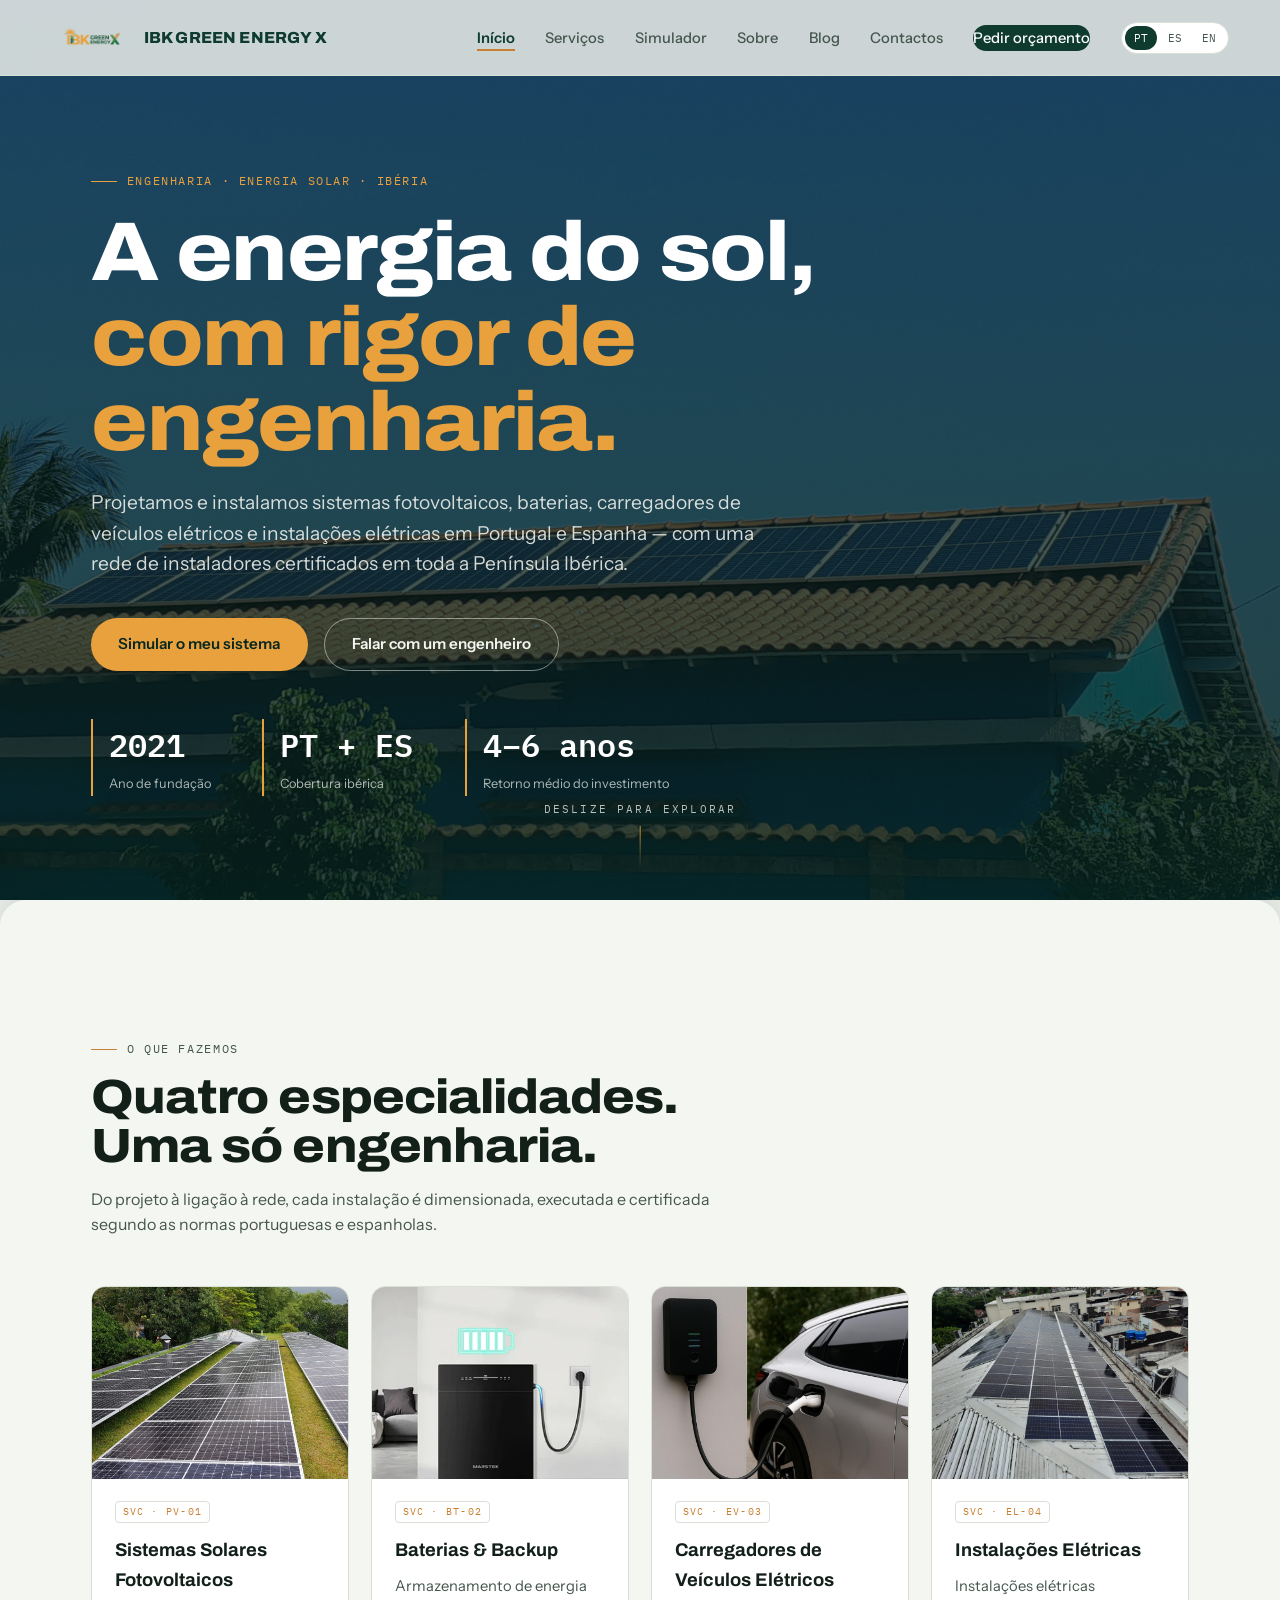
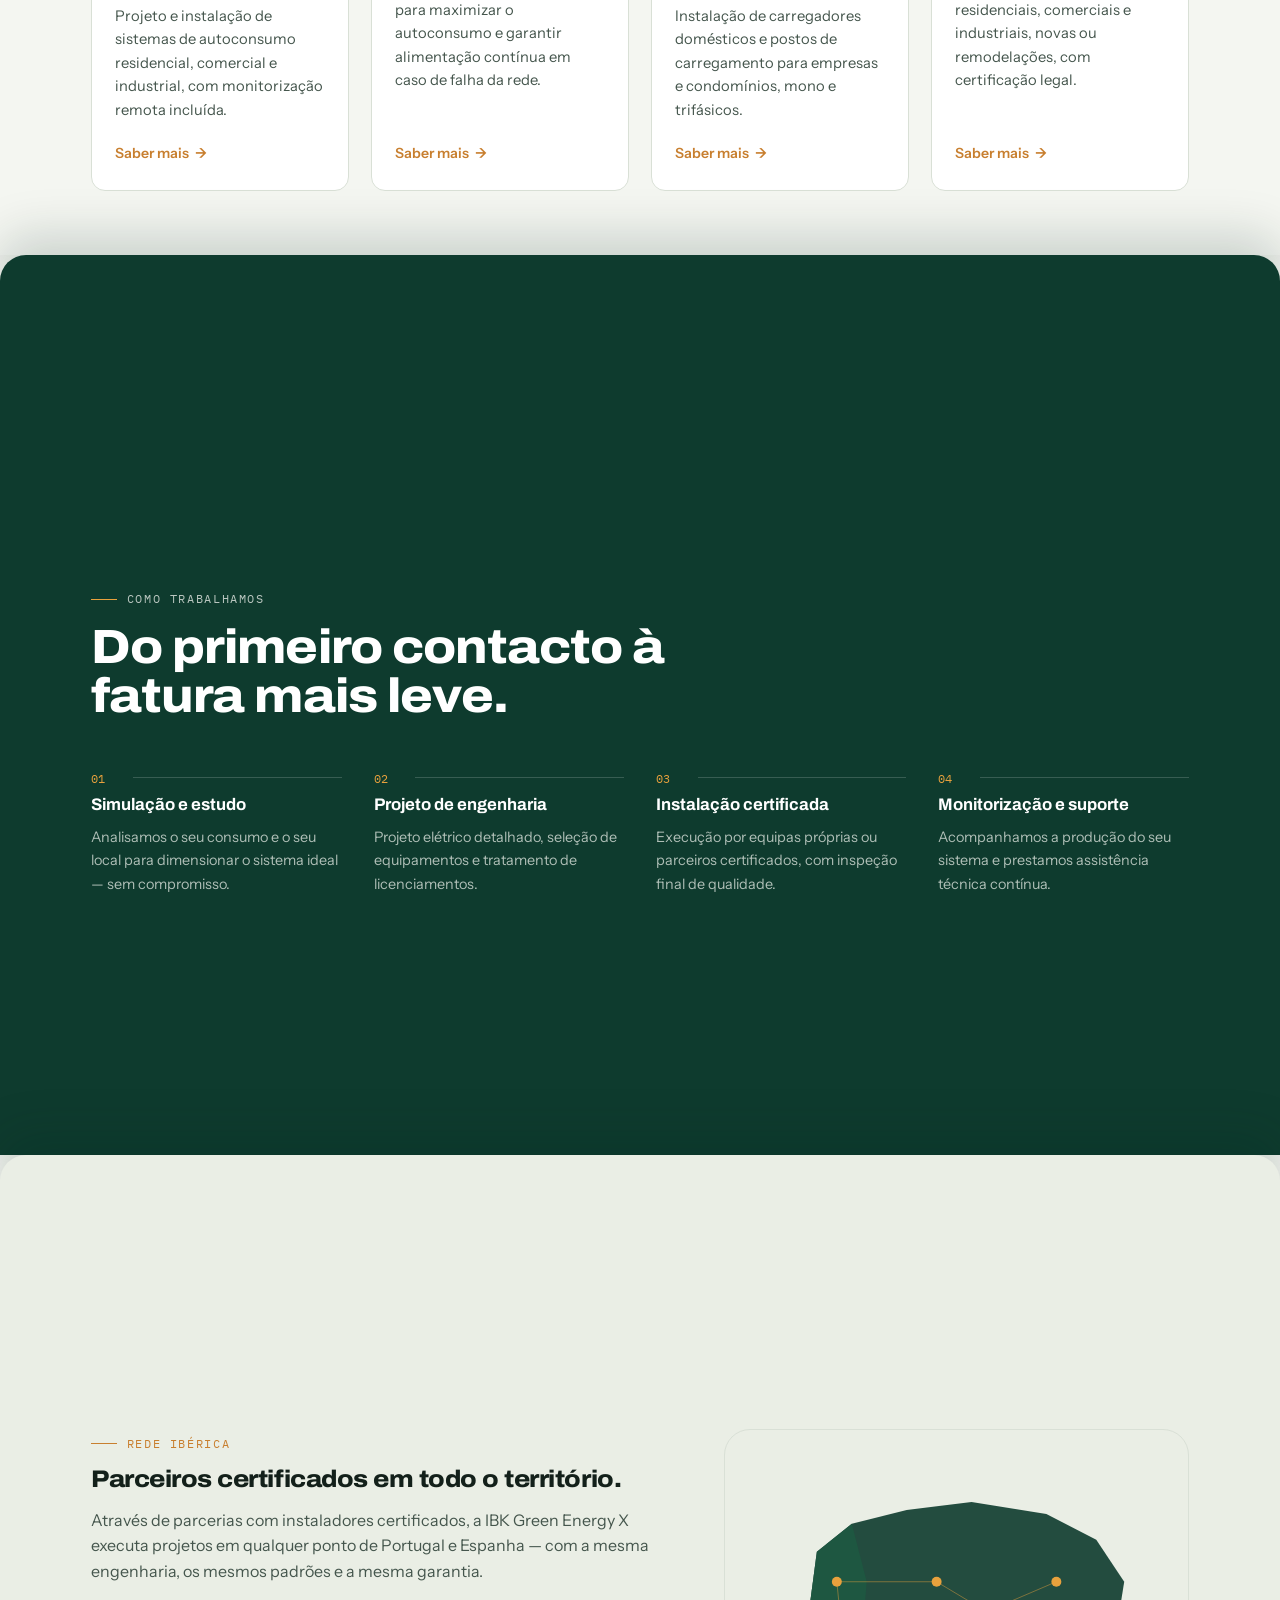
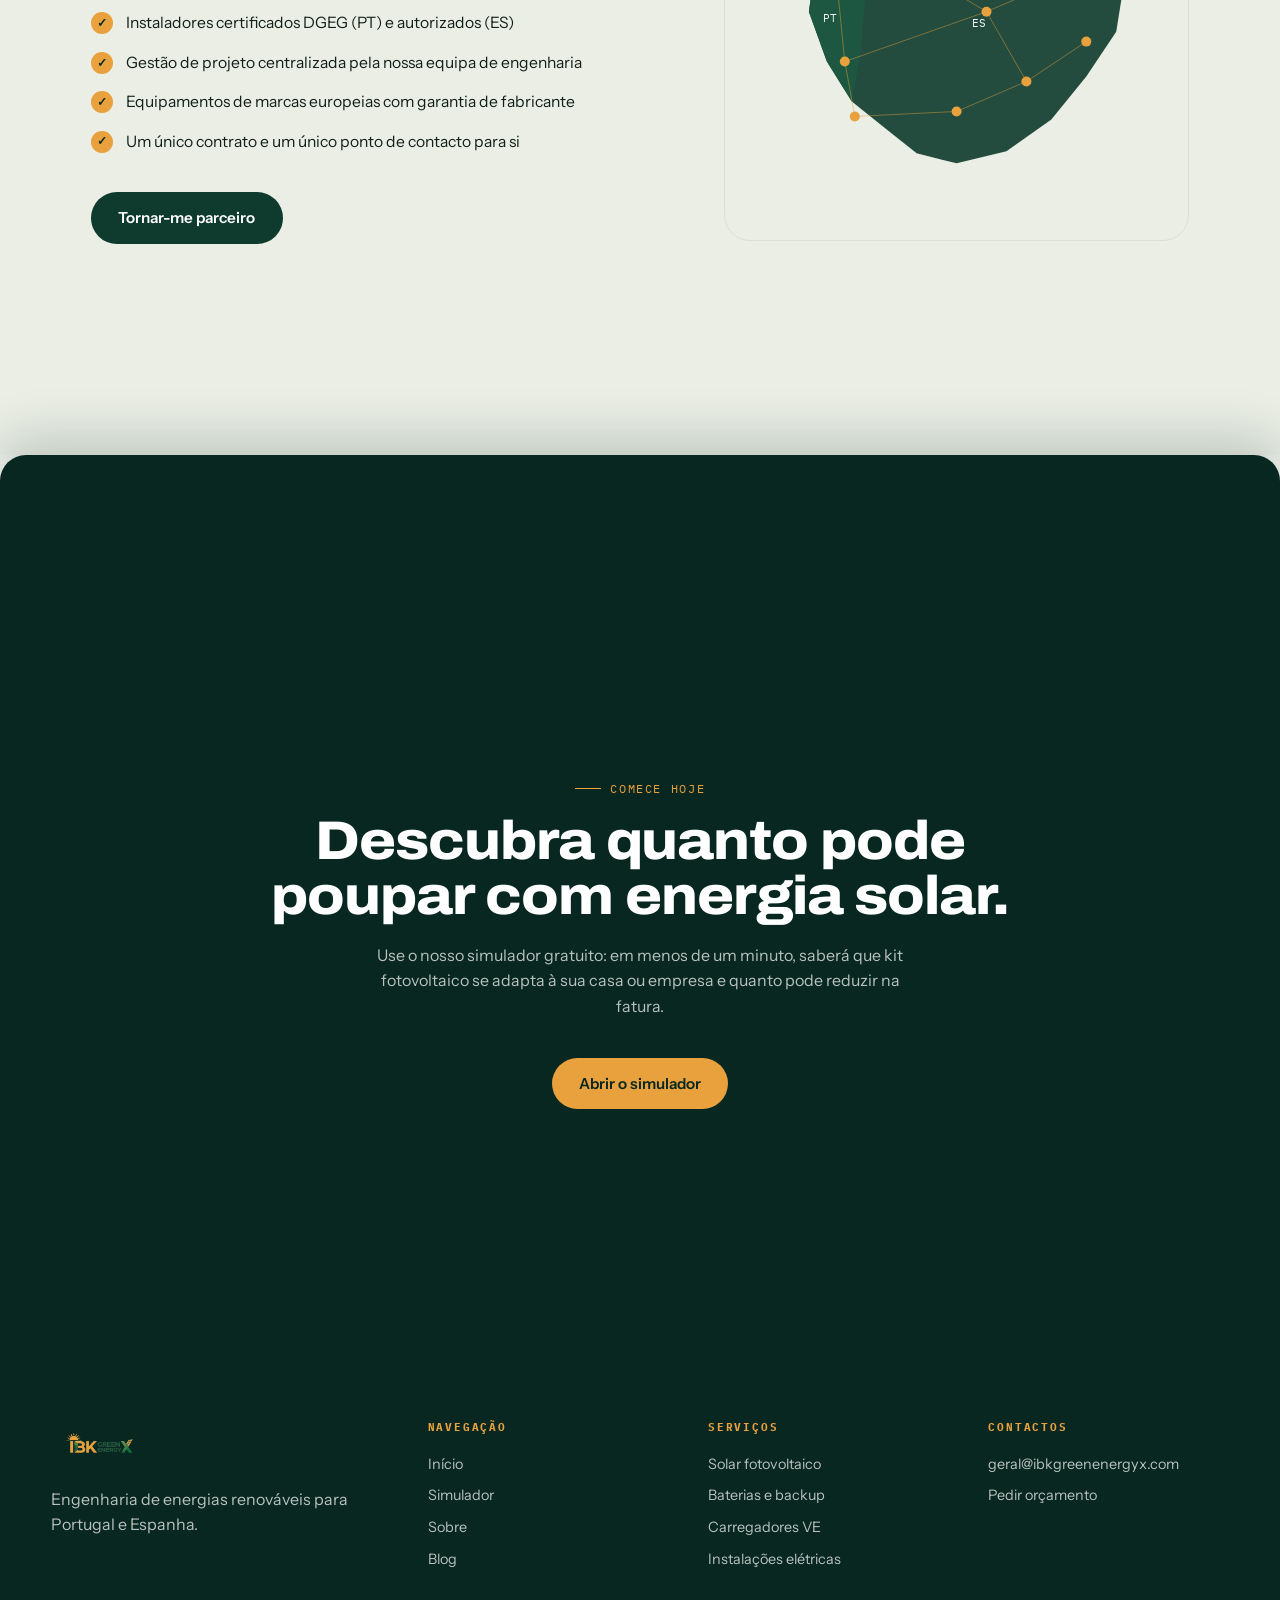
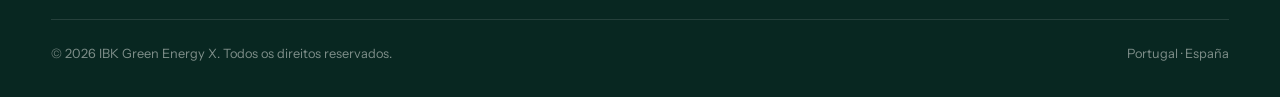
==== index.html @ 199de395 "fix: mover site para raiz do repositorio" ====
<!DOCTYPE html>
<html lang="pt-PT">
<head>
  <meta charset="UTF-8" />
  <meta name="viewport" content="width=device-width, initial-scale=1.0" />
  <title>IBK Green Energy X — Energia Solar e Instalações Elétricas | Portugal e Espanha</title>
  <meta name="description" content="Projeto e instalação de sistemas solares fotovoltaicos, baterias, carregadores de veículos elétricos e instalações elétricas em Portugal e Espanha. Simule o seu kit em 1 minuto." />
  <link rel="icon" href="assets/img/Logo.png" />
  <link rel="preconnect" href="https://fonts.googleapis.com" />
  <link rel="preconnect" href="https://fonts.gstatic.com" crossorigin />
  <link href="https://fonts.googleapis.com/css2?family=Archivo:wdth,wght@75..125,400..900&family=Instrument+Sans:wght@400;500;600&family=IBM+Plex+Mono:wght@400;600&display=swap" rel="stylesheet" />
  <link rel="stylesheet" href="css/style.css" />
</head>
<body>

  <!-- ===================== NAV ===================== -->
  <nav class="nav">
    <a class="nav-brand" href="index.html">
      <img data-img="assets/img/Logo" alt="IBK Green Energy X" />
      <span>IBK GREEN ENERGY X</span>
    </a>
    <ul class="nav-links">
      <li><a href="index.html" class="active" data-i18n="nav.home">Início</a></li>
      <li><a href="servicos.html" data-i18n="nav.services">Serviços</a></li>
      <li><a href="simulador.html" data-i18n="nav.simulator">Simulador</a></li>
      <li><a href="sobre.html" data-i18n="nav.about">Sobre</a></li>
      <li><a href="blog.html" data-i18n="nav.blog">Blog</a></li>
      <li><a href="contactos.html" data-i18n="nav.contact">Contactos</a></li>
      <li><a href="contactos.html" class="nav-cta" data-i18n="nav.cta">Pedir orçamento</a></li>
      <li>
        <div class="lang-switch">
          <button data-lang="pt">PT</button>
          <button data-lang="es">ES</button>
          <button data-lang="en">EN</button>
        </div>
      </li>
    </ul>
    <button class="nav-burger" aria-label="Menu"><span></span><span></span><span></span></button>
  </nav>

  <!-- ===================== PAINÉIS EMPILHADOS ===================== -->
  <main class="stack">

    <!-- PAINEL 1 — HERO -->
    <section class="panel hero">
      <div class="hero-media">
        <img data-img="assets/img/FOTO1" alt="Instalação solar fotovoltaica IBK Green Energy X" />
      </div>
      <div class="panel-inner">
        <p class="tag-mono on-dark" data-i18n="home.tag">Engenharia · Energia Solar · Ibéria</p>
        <h1 class="display" style="margin-top:1.2rem">
          <span data-i18n="home.h1a">A energia do sol,</span><br />
          <em data-i18n="home.h1b">com rigor de engenharia.</em>
        </h1>
        <p class="lead" data-i18n="home.lead">Projetamos e instalamos sistemas fotovoltaicos, baterias, carregadores de veículos elétricos e instalações elétricas em Portugal e Espanha — com uma rede de instaladores certificados em toda a Península Ibérica.</p>
        <div class="btn-row">
          <a class="btn btn-amber" href="simulador.html" data-i18n="home.cta1">Simular o meu sistema</a>
          <a class="btn btn-outline" href="contactos.html" data-i18n="home.cta2">Falar com um engenheiro</a>
        </div>
        <div class="hero-metrics">
          <div class="metric"><b data-i18n="home.m1v">2021</b><span data-i18n="home.m1l">Ano de fundação</span></div>
          <div class="metric"><b data-i18n="home.m2v">PT + ES</b><span data-i18n="home.m2l">Cobertura ibérica</span></div>
          <div class="metric"><b data-i18n="home.m3v">4–6 anos</b><span data-i18n="home.m3l">Retorno médio do investimento</span></div>
        </div>
      </div>
      <div class="hero-scroll-hint"><span data-i18n="home.scroll">Deslize para explorar</span></div>
    </section>

    <!-- PAINEL 2 — SERVIÇOS -->
    <section class="panel bg-paper">
      <div class="panel-inner">
        <div class="section-head">
          <p class="tag-mono" data-i18n="home.svc.tag">O que fazemos</p>
          <h2 class="display" data-i18n="home.svc.h2">Quatro especialidades. Uma só engenharia.</h2>
          <p data-i18n="home.svc.p">Do projeto à ligação à rede, cada instalação é dimensionada, executada e certificada segundo as normas portuguesas e espanholas.</p>
        </div>
        <div class="services-grid">
          <a class="service-card reveal" href="servicos.html#solar">
            <figure><img data-img="assets/img/FOTO7" alt="Sistemas solares fotovoltaicos" /></figure>
            <div class="body">
              <span class="svc-code">SVC · PV-01</span>
              <h3 data-i18n="svc.solar.h">Sistemas Solares Fotovoltaicos</h3>
              <p data-i18n="svc.solar.p">Projeto e instalação de sistemas de autoconsumo residencial, comercial e industrial, com monitorização remota incluída.</p>
              <span class="link" data-i18n="svc.link">Saber mais</span>
            </div>
          </a>
          <a class="service-card reveal reveal-d1" href="servicos.html#baterias">
            <figure><img data-img="assets/img/bateria" alt="Baterias e backup" /></figure>
            <div class="body">
              <span class="svc-code">SVC · BT-02</span>
              <h3 data-i18n="svc.batt.h">Baterias &amp; Backup</h3>
              <p data-i18n="svc.batt.p">Armazenamento de energia para maximizar o autoconsumo e garantir alimentação contínua em caso de falha da rede.</p>
              <span class="link" data-i18n="svc.link">Saber mais</span>
            </div>
          </a>
          <a class="service-card reveal reveal-d2" href="servicos.html#carregadores">
            <figure><img data-img="assets/img/carregador" alt="Carregadores de veículos elétricos" /></figure>
            <div class="body">
              <span class="svc-code">SVC · EV-03</span>
              <h3 data-i18n="svc.ev.h">Carregadores de Veículos Elétricos</h3>
              <p data-i18n="svc.ev.p">Instalação de carregadores domésticos e postos de carregamento para empresas e condomínios, mono e trifásicos.</p>
              <span class="link" data-i18n="svc.link">Saber mais</span>
            </div>
          </a>
          <a class="service-card reveal reveal-d3" href="servicos.html#eletricas">
            <figure><img data-img="assets/img/FOTO5" alt="Instalações elétricas" /></figure>
            <div class="body">
              <span class="svc-code">SVC · EL-04</span>
              <h3 data-i18n="svc.elec.h">Instalações Elétricas</h3>
              <p data-i18n="svc.elec.p">Instalações elétricas residenciais, comerciais e industriais, novas ou remodelações, com certificação legal.</p>
              <span class="link" data-i18n="svc.link">Saber mais</span>
            </div>
          </a>
        </div>
      </div>
    </section>

    <!-- PAINEL 3 — PROCESSO -->
    <section class="panel bg-pine">
      <div class="panel-inner">
        <div class="section-head">
          <p class="tag-mono on-dark" data-i18n="home.proc.tag">Como trabalhamos</p>
          <h2 class="display" style="color:var(--white)" data-i18n="home.proc.h2">Do primeiro contacto à fatura mais leve.</h2>
        </div>
        <div class="steps">
          <div class="step reveal">
            <h4 data-i18n="home.proc.s1h">Simulação e estudo</h4>
            <p data-i18n="home.proc.s1p">Analisamos o seu consumo e o seu local para dimensionar o sistema ideal — sem compromisso.</p>
          </div>
          <div class="step reveal reveal-d1">
            <h4 data-i18n="home.proc.s2h">Projeto de engenharia</h4>
            <p data-i18n="home.proc.s2p">Projeto elétrico detalhado, seleção de equipamentos e tratamento de licenciamentos.</p>
          </div>
          <div class="step reveal reveal-d2">
            <h4 data-i18n="home.proc.s3h">Instalação certificada</h4>
            <p data-i18n="home.proc.s3p">Execução por equipas próprias ou parceiros certificados, com inspeção final de qualidade.</p>
          </div>
          <div class="step reveal reveal-d3">
            <h4 data-i18n="home.proc.s4h">Monitorização e suporte</h4>
            <p data-i18n="home.proc.s4p">Acompanhamos a produção do seu sistema e prestamos assistência técnica contínua.</p>
          </div>
        </div>
      </div>
    </section>

    <!-- PAINEL 4 — REDE IBÉRICA -->
    <section class="panel bg-paper-2">
      <div class="panel-inner">
        <div class="iberia-grid">
          <div>
            <p class="tag-mono" data-i18n="home.ib.tag">Rede ibérica</p>
            <h2 class="display" style="margin-top:0.9rem" data-i18n="home.ib.h2">Parceiros certificados em todo o território.</h2>
            <p style="margin-top:1rem;color:var(--ink-soft)" data-i18n="home.ib.p">Através de parcerias com instaladores certificados, a IBK Green Energy X executa projetos em qualquer ponto de Portugal e Espanha — com a mesma engenharia, os mesmos padrões e a mesma garantia.</p>
            <ul class="check-list">
              <li data-i18n="home.ib.l1">Instaladores certificados DGEG (PT) e autorizados (ES)</li>
              <li data-i18n="home.ib.l2">Gestão de projeto centralizada pela nossa equipa de engenharia</li>
              <li data-i18n="home.ib.l3">Equipamentos de marcas europeias com garantia de fabricante</li>
              <li data-i18n="home.ib.l4">Um único contrato e um único ponto de contacto para si</li>
            </ul>
            <div class="btn-row">
              <a class="btn btn-pine" href="contactos.html" data-i18n="home.ib.cta">Tornar-me parceiro</a>
            </div>
          </div>
          <div class="iberia-map reveal">
            <!-- Silhueta estilizada da Península Ibérica com pontos de rede -->
            <svg viewBox="0 0 400 340" fill="none" xmlns="http://www.w3.org/2000/svg" aria-label="Mapa da Península Ibérica">
              <path d="M60 90 L95 62 L150 48 L215 40 L290 52 L340 78 L368 120 L360 170 L330 215 L295 258 L250 290 L200 302 L160 292 L130 268 L95 240 L70 200 L52 150 Z"
                    fill="#0e3b2e" opacity="0.9"/>
              <path d="M60 90 L95 62 L110 120 L104 190 L95 240 L70 200 L52 150 Z" fill="#1e5741"/>
              <g font-family="IBM Plex Mono, monospace" font-size="11" fill="#f4f6f1">
                <text x="66" y="160">PT</text>
                <text x="215" y="165">ES</text>
              </g>
              <!-- nós da rede -->
              <g fill="#e8a13d">
                <circle cx="80" cy="120" r="5"/><circle cx="88" cy="200" r="5"/>
                <circle cx="98" cy="255" r="5"/><circle cx="180" cy="120" r="5"/>
                <circle cx="230" cy="150" r="5"/><circle cx="300" cy="120" r="5"/>
                <circle cx="270" cy="220" r="5"/><circle cx="200" cy="250" r="5"/>
                <circle cx="330" cy="180" r="5"/>
              </g>
              <g stroke="#e8a13d" stroke-width="1" opacity="0.45">
                <line x1="80" y1="120" x2="180" y2="120"/><line x1="180" y1="120" x2="230" y2="150"/>
                <line x1="230" y1="150" x2="300" y2="120"/><line x1="88" y1="200" x2="230" y2="150"/>
                <line x1="98" y1="255" x2="200" y2="250"/><line x1="200" y1="250" x2="270" y2="220"/>
                <line x1="270" y1="220" x2="330" y2="180"/><line x1="88" y1="200" x2="98" y2="255"/>
                <line x1="80" y1="120" x2="88" y2="200"/><line x1="230" y1="150" x2="270" y2="220"/>
              </g>
            </svg>
          </div>
        </div>
      </div>
    </section>

    <!-- PAINEL 5 — CTA FINAL -->
    <section class="panel bg-pine-deep">
      <div class="panel-inner cta-final">
        <p class="tag-mono on-dark" style="justify-content:center" data-i18n="home.final.tag">Comece hoje</p>
        <h2 class="display" data-i18n="home.final.h2">Descubra quanto pode poupar com energia solar.</h2>
        <p data-i18n="home.final.p">Use o nosso simulador gratuito: em menos de um minuto, saberá que kit fotovoltaico se adapta à sua casa ou empresa e quanto pode reduzir na fatura.</p>
        <div class="btn-row">
          <a class="btn btn-amber" href="simulador.html" data-i18n="home.final.cta">Abrir o simulador</a>
        </div>
      </div>
    </section>
  </main>

  <!-- ===================== RODAPÉ ===================== -->
  <footer>
    <div class="footer-grid">
      <div>
        <img data-img="assets/img/Logo" alt="IBK Green Energy X" />
        <p data-i18n="footer.tagline">Engenharia de energias renováveis para Portugal e Espanha.</p>
      </div>
      <div>
        <h5 data-i18n="footer.nav">Navegação</h5>
        <ul>
          <li><a href="index.html" data-i18n="nav.home">Início</a></li>
          <li><a href="simulador.html" data-i18n="nav.simulator">Simulador</a></li>
          <li><a href="sobre.html" data-i18n="nav.about">Sobre</a></li>
          <li><a href="blog.html" data-i18n="nav.blog">Blog</a></li>
        </ul>
      </div>
      <div>
        <h5 data-i18n="footer.services">Serviços</h5>
        <ul>
          <li><a href="servicos.html#solar" data-i18n="footer.solar">Solar fotovoltaico</a></li>
          <li><a href="servicos.html#baterias" data-i18n="footer.batt">Baterias e backup</a></li>
          <li><a href="servicos.html#carregadores" data-i18n="footer.ev">Carregadores VE</a></li>
          <li><a href="servicos.html#eletricas" data-i18n="footer.elec">Instalações elétricas</a></li>
        </ul>
      </div>
      <div>
        <h5 data-i18n="footer.contact">Contactos</h5>
        <ul>
          <li><a href="mailto:geral@ibkgreenenergyx.com">geral@ibkgreenenergyx.com</a></li>
          <li><a href="contactos.html" data-i18n="nav.cta">Pedir orçamento</a></li>
        </ul>
      </div>
    </div>
    <div class="footer-bottom">
      <span>© 2026 IBK Green Energy X. <span data-i18n="footer.rights">Todos os direitos reservados.</span></span>
      <span>Portugal · España</span>
    </div>
  </footer>

  <script src="js/i18n.js"></script>
  <script src="js/main.js"></script>
</body>
</html>
---- css/style.css ----
/* ============================================================
   IBK GREEN ENERGY X — Design System
   Paleta: pinho profundo, papel esverdeado, âmbar solar, cobre
   Tipografia: Archivo (display) / Instrument Sans (texto) / IBM Plex Mono (dados)
   ============================================================ */

:root {
  --pine: #0e3b2e;
  --pine-deep: #082721;
  --moss: #1e5741;
  --paper: #f4f6f1;
  --paper-2: #eaeee5;
  --ink: #13201a;
  --ink-soft: #45564d;
  --amber: #e8a13d;
  --copper: #c87f2f;
  --line: #d9e0d6;
  --white: #ffffff;

  --font-display: "Archivo", sans-serif;
  --font-body: "Instrument Sans", sans-serif;
  --font-mono: "IBM Plex Mono", monospace;

  --radius: 14px;
  --radius-lg: 26px;
  --gutter: clamp(1.25rem, 4vw, 4rem);
  --nav-h: 76px;
}

* { margin: 0; padding: 0; box-sizing: border-box; }

html { scroll-behavior: smooth; }

body {
  font-family: var(--font-body);
  color: var(--ink);
  background: var(--paper);
  line-height: 1.6;
  -webkit-font-smoothing: antialiased;
  overflow-x: hidden;
}

img { max-width: 100%; display: block; }

a { color: inherit; text-decoration: none; }

/* ---------- Utilitários tipográficos ---------- */

.display {
  font-family: var(--font-display);
  font-weight: 800;
  font-stretch: 110%;
  letter-spacing: -0.02em;
  line-height: 1.02;
}

.tag-mono {
  font-family: var(--font-mono);
  font-size: 0.72rem;
  letter-spacing: 0.14em;
  text-transform: uppercase;
  color: var(--copper);
  display: inline-flex;
  align-items: center;
  gap: 0.6rem;
}
.tag-mono::before {
  content: "";
  width: 26px;
  height: 1px;
  background: var(--copper);
  display: inline-block;
}
.tag-mono.on-dark { color: var(--amber); }
.tag-mono.on-dark::before { background: var(--amber); }

/* ---------- Navegação ---------- */

.nav {
  position: fixed;
  inset: 0 0 auto 0;
  height: var(--nav-h);
  display: flex;
  align-items: center;
  justify-content: space-between;
  padding: 0 var(--gutter);
  z-index: 100;
  background: rgba(244, 246, 241, 0.82);
  backdrop-filter: blur(14px);
  -webkit-backdrop-filter: blur(14px);
  border-bottom: 1px solid var(--line);
  transition: background 0.3s ease;
}

.nav-brand { display: flex; align-items: center; gap: 0.75rem; }
.nav-brand img { height: 44px; width: auto; }
.nav-brand span {
  font-family: var(--font-display);
  font-weight: 800;
  font-size: 1rem;
  letter-spacing: 0.01em;
  color: var(--pine);
}

.nav-links { display: flex; gap: 1.9rem; align-items: center; list-style: none; }
.nav-links a {
  font-size: 0.92rem;
  font-weight: 500;
  color: var(--ink-soft);
  position: relative;
  padding: 4px 0;
}
.nav-links a::after {
  content: "";
  position: absolute;
  left: 0; bottom: 0;
  width: 0; height: 2px;
  background: var(--copper);
  transition: width 0.25s ease;
}
.nav-links a:hover::after,
.nav-links a.active::after { width: 100%; }
.nav-links a.active { color: var(--pine); font-weight: 600; }

.nav-cta {
  background: var(--pine);
  color: var(--white) !important;
  padding: 0.6rem 1.3rem;
  border-radius: 999px;
  font-weight: 600;
  transition: background 0.25s ease, transform 0.25s ease;
}
.nav-cta::after { display: none; }
.nav-cta:hover { background: var(--moss); transform: translateY(-1px); }

.lang-switch {
  display: flex;
  gap: 2px;
  border: 1px solid var(--line);
  border-radius: 999px;
  padding: 3px;
  background: var(--white);
}
.lang-switch button {
  border: 0;
  background: transparent;
  font-family: var(--font-mono);
  font-size: 0.7rem;
  padding: 5px 9px;
  border-radius: 999px;
  cursor: pointer;
  color: var(--ink-soft);
}
.lang-switch button.active { background: var(--pine); color: var(--white); }

.nav-burger {
  display: none;
  flex-direction: column;
  gap: 5px;
  background: none;
  border: 0;
  cursor: pointer;
  padding: 6px;
}
.nav-burger span { width: 24px; height: 2px; background: var(--pine); transition: 0.3s; }

/* ---------- Painéis empilhados (assinatura visual) ---------- */

.stack { position: relative; }

.panel {
  position: sticky;
  top: 0;
  min-height: 100vh;
  display: flex;
  align-items: center;
  overflow: hidden;
  transform-origin: center top;
  will-change: transform, filter;
  border-radius: 0;
}
.panel + .panel {
  border-top-left-radius: var(--radius-lg);
  border-top-right-radius: var(--radius-lg);
  box-shadow: 0 -18px 50px rgba(8, 39, 33, 0.18);
}

.panel-inner {
  width: min(1200px, 100%);
  margin: 0 auto;
  padding: calc(var(--nav-h) + 3rem) var(--gutter) 4rem;
}

/* variações de fundo */
.bg-paper { background: var(--paper); }
.bg-paper-2 { background: var(--paper-2); }
.bg-pine { background: var(--pine); color: var(--paper); }
.bg-pine-deep { background: var(--pine-deep); color: var(--paper); }
.bg-white { background: var(--white); }

/* ---------- Hero ---------- */

.hero { position: relative; }
.hero-media {
  position: absolute;
  inset: 0;
  z-index: 0;
}
.hero-media img {
  width: 100%; height: 100%;
  object-fit: cover;
  filter: brightness(0.55) saturate(1.05);
}
.hero-media::after {
  content: "";
  position: absolute;
  inset: 0;
  background: linear-gradient(180deg, rgba(8,39,33,0.25) 0%, rgba(8,39,33,0.72) 100%);
}
.hero .panel-inner { position: relative; z-index: 1; color: var(--paper); }

.hero h1 {
  font-size: clamp(2.6rem, 6.5vw, 5.2rem);
  max-width: 15ch;
  color: var(--white);
}
.hero h1 em {
  font-style: normal;
  color: var(--amber);
}
.hero p.lead {
  margin-top: 1.4rem;
  max-width: 52ch;
  font-size: clamp(1rem, 1.6vw, 1.2rem);
  color: rgba(244, 246, 241, 0.86);
}

.hero-metrics {
  margin-top: 3rem;
  display: flex;
  gap: clamp(1.5rem, 4vw, 3.5rem);
  flex-wrap: wrap;
}
.hero-metrics .metric {
  border-left: 2px solid var(--amber);
  padding-left: 1rem;
}
.hero-metrics .metric b {
  display: block;
  font-family: var(--font-mono);
  font-size: clamp(1.4rem, 2.6vw, 2rem);
  font-weight: 600;
  color: var(--white);
}
.hero-metrics .metric span {
  font-size: 0.8rem;
  color: rgba(244,246,241,0.7);
}

.hero-scroll-hint {
  position: absolute;
  bottom: 2rem;
  left: 50%;
  transform: translateX(-50%);
  font-family: var(--font-mono);
  font-size: 0.68rem;
  letter-spacing: 0.2em;
  text-transform: uppercase;
  color: rgba(244,246,241,0.75);
  display: flex;
  flex-direction: column;
  align-items: center;
  gap: 0.5rem;
  z-index: 2;
}
.hero-scroll-hint::after {
  content: "";
  width: 1px; height: 42px;
  background: linear-gradient(var(--amber), transparent);
  animation: drop 1.8s ease-in-out infinite;
}
@keyframes drop {
  0% { transform: scaleY(0); transform-origin: top; }
  60% { transform: scaleY(1); transform-origin: top; }
  100% { transform: scaleY(0); transform-origin: bottom; }
}

/* ---------- Botões ---------- */

.btn {
  display: inline-flex;
  align-items: center;
  gap: 0.6rem;
  font-weight: 600;
  font-size: 0.95rem;
  padding: 0.85rem 1.7rem;
  border-radius: 999px;
  border: 0;
  cursor: pointer;
  transition: transform 0.22s ease, background 0.22s ease, box-shadow 0.22s ease;
}
.btn-amber { background: var(--amber); color: var(--pine-deep); }
.btn-amber:hover { background: #f0b055; transform: translateY(-2px); box-shadow: 0 10px 24px rgba(232,161,61,0.35); }
.btn-outline {
  background: transparent;
  color: var(--paper);
  border: 1.5px solid rgba(244,246,241,0.5);
}
.btn-outline:hover { border-color: var(--amber); color: var(--amber); }
.btn-pine { background: var(--pine); color: var(--white); }
.btn-pine:hover { background: var(--moss); transform: translateY(-2px); }
.btn-row { display: flex; gap: 1rem; margin-top: 2.4rem; flex-wrap: wrap; }

/* ---------- Secções genéricas ---------- */

.section-head { max-width: 640px; margin-bottom: 3rem; }
.section-head h2 {
  font-size: clamp(1.9rem, 4vw, 3rem);
  margin-top: 0.9rem;
}
.section-head p { margin-top: 1rem; color: var(--ink-soft); }
.bg-pine .section-head p,
.bg-pine-deep .section-head p { color: rgba(244,246,241,0.75); }

/* ---------- Grelha de serviços ---------- */

.services-grid {
  display: grid;
  grid-template-columns: repeat(auto-fit, minmax(255px, 1fr));
  gap: 1.4rem;
}
.service-card {
  background: var(--white);
  border: 1px solid var(--line);
  border-radius: var(--radius);
  overflow: hidden;
  display: flex;
  flex-direction: column;
  transition: transform 0.3s ease, box-shadow 0.3s ease;
}
.service-card:hover { transform: translateY(-6px); box-shadow: 0 18px 44px rgba(14,59,46,0.14); }
.service-card figure { aspect-ratio: 4/3; overflow: hidden; }
.service-card figure img { width: 100%; height: 100%; object-fit: cover; transition: transform 0.5s ease; }
.service-card:hover figure img { transform: scale(1.05); }
.service-card .body { padding: 1.4rem 1.4rem 1.6rem; flex: 1; display: flex; flex-direction: column; }
.service-card h3 { font-family: var(--font-display); font-size: 1.15rem; font-weight: 700; }
.service-card p { font-size: 0.92rem; color: var(--ink-soft); margin-top: 0.6rem; flex: 1; }
.service-card .link {
  margin-top: 1.2rem;
  font-weight: 600;
  font-size: 0.88rem;
  color: var(--copper);
  display: inline-flex;
  gap: 0.4rem;
  align-items: center;
}
.service-card .link::after { content: "→"; transition: transform 0.25s; }
.service-card:hover .link::after { transform: translateX(4px); }

/* código de serviço estilo esquema técnico */
.svc-code {
  font-family: var(--font-mono);
  font-size: 0.64rem;
  letter-spacing: 0.12em;
  color: var(--copper);
  border: 1px solid var(--line);
  border-radius: 4px;
  padding: 2px 7px;
  align-self: flex-start;
  margin-bottom: 0.8rem;
}

/* ---------- Faixa de processo ---------- */

.steps {
  display: grid;
  grid-template-columns: repeat(auto-fit, minmax(220px, 1fr));
  gap: 2rem;
  counter-reset: step;
}
.step { position: relative; padding-top: 1.4rem; }
.step::before {
  counter-increment: step;
  content: counter(step, decimal-leading-zero);
  font-family: var(--font-mono);
  font-size: 0.78rem;
  color: var(--amber);
  position: absolute;
  top: 0; left: 0;
}
.step::after {
  content: "";
  position: absolute;
  top: 0.5rem; left: 2.6rem; right: 0;
  height: 1px;
  background: rgba(244,246,241,0.18);
}
.step h4 { font-family: var(--font-display); font-weight: 700; font-size: 1.05rem; color: var(--white); }
.step p { font-size: 0.9rem; color: rgba(244,246,241,0.7); margin-top: 0.5rem; }

/* ---------- Bloco Ibéria / parceiros ---------- */

.iberia-grid {
  display: grid;
  grid-template-columns: 1.1fr 0.9fr;
  gap: clamp(2rem, 5vw, 4.5rem);
  align-items: center;
}
.iberia-map {
  background: var(--paper-2);
  border: 1px solid var(--line);
  border-radius: var(--radius-lg);
  padding: 2rem;
}
.iberia-map svg { width: 100%; height: auto; }
.check-list { list-style: none; margin-top: 1.6rem; display: grid; gap: 0.9rem; }
.check-list li { display: flex; gap: 0.8rem; align-items: flex-start; font-size: 0.98rem; }
.check-list li::before {
  content: "✓";
  flex: 0 0 22px;
  height: 22px;
  display: grid;
  place-items: center;
  background: var(--amber);
  color: var(--pine-deep);
  border-radius: 50%;
  font-size: 0.72rem;
  font-weight: 700;
  margin-top: 2px;
}

/* ---------- CTA final ---------- */

.cta-final { text-align: center; }
.cta-final h2 { font-size: clamp(2rem, 4.6vw, 3.4rem); max-width: 20ch; margin: 0.9rem auto 0; color: var(--white); }
.cta-final p { max-width: 50ch; margin: 1.2rem auto 0; color: rgba(244,246,241,0.75); }
.cta-final .btn-row { justify-content: center; }

/* ---------- Rodapé ---------- */

footer {
  background: var(--pine-deep);
  color: rgba(244,246,241,0.75);
  padding: 4rem var(--gutter) 2rem;
  position: relative;
  z-index: 5;
}
.footer-grid {
  width: min(1200px, 100%);
  margin: 0 auto;
  display: grid;
  grid-template-columns: 1.4fr 1fr 1fr 1fr;
  gap: 2.5rem;
}
.footer-grid img { height: 52px; margin-bottom: 1rem; }
.footer-grid h5 {
  font-family: var(--font-mono);
  font-size: 0.7rem;
  letter-spacing: 0.16em;
  text-transform: uppercase;
  color: var(--amber);
  margin-bottom: 1rem;
}
.footer-grid ul { list-style: none; display: grid; gap: 0.55rem; font-size: 0.9rem; }
.footer-grid a:hover { color: var(--amber); }
.footer-bottom {
  width: min(1200px, 100%);
  margin: 3rem auto 0;
  padding-top: 1.5rem;
  border-top: 1px solid rgba(244,246,241,0.12);
  display: flex;
  justify-content: space-between;
  gap: 1rem;
  flex-wrap: wrap;
  font-size: 0.8rem;
  color: rgba(244,246,241,0.5);
}

/* ---------- Página interna: cabeçalho ---------- */

.page-hero {
  padding: calc(var(--nav-h) + 4.5rem) var(--gutter) 3.5rem;
  background: var(--pine);
  color: var(--paper);
}
.page-hero .wrap { width: min(1200px, 100%); margin: 0 auto; }
.page-hero h1 { font-size: clamp(2.2rem, 5vw, 3.8rem); margin-top: 1rem; color: var(--white); max-width: 18ch; }
.page-hero p { margin-top: 1.2rem; max-width: 56ch; color: rgba(244,246,241,0.78); }

.content-wrap {
  width: min(1200px, 100%);
  margin: 0 auto;
  padding: 4rem var(--gutter);
}

/* ---------- Simulador ---------- */

.sim-tabs {
  display: flex;
  gap: 0.6rem;
  flex-wrap: wrap;
  margin-bottom: 2.6rem;
}
.sim-tab {
  font-family: var(--font-mono);
  font-size: 0.78rem;
  letter-spacing: 0.06em;
  padding: 0.75rem 1.4rem;
  border-radius: 999px;
  border: 1px solid var(--line);
  background: var(--white);
  color: var(--ink-soft);
  cursor: pointer;
  transition: all 0.22s ease;
}
.sim-tab.active { background: var(--pine); border-color: var(--pine); color: var(--white); }

.sim-panel { display: none; }
.sim-panel.active { display: block; animation: fadeUp 0.4s ease; }
@keyframes fadeUp { from { opacity: 0; transform: translateY(14px); } to { opacity: 1; transform: none; } }

.sim-layout {
  display: grid;
  grid-template-columns: 1fr 1fr;
  gap: clamp(1.6rem, 4vw, 3.5rem);
  align-items: start;
}

.sim-form {
  background: var(--white);
  border: 1px solid var(--line);
  border-radius: var(--radius-lg);
  padding: clamp(1.5rem, 3vw, 2.4rem);
}
.sim-form h3 { font-family: var(--font-display); font-weight: 700; font-size: 1.25rem; margin-bottom: 1.6rem; }

.field { margin-bottom: 1.3rem; }
.field label {
  display: block;
  font-size: 0.83rem;
  font-weight: 600;
  margin-bottom: 0.45rem;
  color: var(--ink);
}
.field .hint { font-size: 0.74rem; color: var(--ink-soft); font-weight: 400; margin-top: 0.3rem; }
.field input, .field select {
  width: 100%;
  padding: 0.8rem 1rem;
  border: 1.5px solid var(--line);
  border-radius: 10px;
  font-family: var(--font-body);
  font-size: 0.95rem;
  background: var(--paper);
  color: var(--ink);
  transition: border 0.2s;
}
.field input:focus, .field select:focus { outline: none; border-color: var(--moss); }

.field-row { display: grid; grid-template-columns: 1fr 1fr; gap: 1rem; }

.radio-pills { display: flex; gap: 0.6rem; flex-wrap: wrap; }
.radio-pills label {
  border: 1.5px solid var(--line);
  border-radius: 999px;
  padding: 0.55rem 1.1rem;
  font-size: 0.85rem;
  cursor: pointer;
  background: var(--paper);
  transition: all 0.2s;
  font-weight: 500;
}
.radio-pills input { display: none; }
.radio-pills input:checked + span { color: var(--white); }
.radio-pills label:has(input:checked) { background: var(--pine); border-color: var(--pine); color: var(--white); }

/* resultado: estilo "painel de instrumentos" */
.sim-result {
  background: var(--pine-deep);
  color: var(--paper);
  border-radius: var(--radius-lg);
  padding: clamp(1.5rem, 3vw, 2.4rem);
  position: sticky;
  top: calc(var(--nav-h) + 1.5rem);
  min-height: 320px;
}
.sim-result .placeholder {
  display: grid;
  place-items: center;
  min-height: 260px;
  text-align: center;
  color: rgba(244,246,241,0.5);
  font-size: 0.92rem;
}
.sim-result h3 {
  font-family: var(--font-mono);
  font-size: 0.72rem;
  letter-spacing: 0.18em;
  text-transform: uppercase;
  color: var(--amber);
  margin-bottom: 1.6rem;
}
.result-hero {
  font-family: var(--font-display);
  font-weight: 800;
  font-size: clamp(1.6rem, 3.4vw, 2.4rem);
  line-height: 1.1;
  color: var(--white);
}
.result-hero small { display: block; font-family: var(--font-body); font-weight: 400; font-size: 0.9rem; color: rgba(244,246,241,0.65); margin-top: 0.5rem; }

.result-grid {
  margin-top: 1.8rem;
  display: grid;
  grid-template-columns: 1fr 1fr;
  gap: 1px;
  background: rgba(244,246,241,0.14);
  border: 1px solid rgba(244,246,241,0.14);
  border-radius: 12px;
  overflow: hidden;
}
.result-cell { background: var(--pine-deep); padding: 1rem 1.1rem; }
.result-cell b {
  display: block;
  font-family: var(--font-mono);
  font-size: 1.15rem;
  font-weight: 600;
  color: var(--amber);
}
.result-cell span { font-size: 0.74rem; color: rgba(244,246,241,0.62); }

.result-note {
  margin-top: 1.4rem;
  font-size: 0.78rem;
  color: rgba(244,246,241,0.55);
  border-left: 2px solid var(--amber);
  padding-left: 0.9rem;
}
.sim-result .btn { margin-top: 1.6rem; width: 100%; justify-content: center; }

/* ---------- Blog ---------- */

.blog-grid {
  display: grid;
  grid-template-columns: repeat(auto-fit, minmax(300px, 1fr));
  gap: 1.6rem;
}
.blog-card {
  background: var(--white);
  border: 1px solid var(--line);
  border-radius: var(--radius);
  overflow: hidden;
  transition: transform 0.3s ease, box-shadow 0.3s ease;
  display: flex;
  flex-direction: column;
}
.blog-card:hover { transform: translateY(-6px); box-shadow: 0 18px 44px rgba(14,59,46,0.14); }
.blog-card figure { aspect-ratio: 16/9; overflow: hidden; }
.blog-card figure img { width: 100%; height: 100%; object-fit: cover; }
.blog-card .body { padding: 1.4rem; flex: 1; display: flex; flex-direction: column; }
.blog-card time { font-family: var(--font-mono); font-size: 0.68rem; letter-spacing: 0.1em; color: var(--copper); text-transform: uppercase; }
.blog-card h3 { font-family: var(--font-display); font-weight: 700; font-size: 1.1rem; margin-top: 0.6rem; }
.blog-card p { font-size: 0.9rem; color: var(--ink-soft); margin-top: 0.6rem; flex: 1; }

.article { max-width: 760px; margin: 0 auto; }
.article h2 { font-family: var(--font-display); font-size: 1.7rem; font-weight: 800; margin: 2.6rem 0 1rem; }
.article p { margin-bottom: 1.1rem; color: var(--ink-soft); }
.article-sep { height: 1px; background: var(--line); margin: 4rem 0; }

/* ---------- Sobre ---------- */

.about-grid {
  display: grid;
  grid-template-columns: 1fr 1fr;
  gap: clamp(2rem, 5vw, 4.5rem);
  align-items: center;
}
.about-grid figure { border-radius: var(--radius-lg); overflow: hidden; }
.about-grid figure img { width: 100%; height: 100%; object-fit: cover; }

.timeline { border-left: 2px solid var(--line); margin-top: 2rem; display: grid; gap: 1.8rem; padding-left: 1.6rem; }
.timeline .t-item { position: relative; }
.timeline .t-item::before {
  content: "";
  position: absolute;
  left: calc(-1.6rem - 6px);
  top: 6px;
  width: 10px; height: 10px;
  border-radius: 50%;
  background: var(--amber);
  border: 2px solid var(--paper);
}
.timeline b { font-family: var(--font-mono); font-size: 0.76rem; color: var(--copper); letter-spacing: 0.1em; }
.timeline h4 { font-family: var(--font-display); font-weight: 700; margin-top: 0.2rem; }
.timeline p { font-size: 0.9rem; color: var(--ink-soft); margin-top: 0.3rem; }

.founder-creds { list-style: none; margin-top: 1.4rem; display: grid; gap: 0.8rem; }
.founder-creds li {
  display: flex; gap: 0.9rem; align-items: flex-start;
  background: var(--white);
  border: 1px solid var(--line);
  border-radius: 10px;
  padding: 0.9rem 1.1rem;
  font-size: 0.92rem;
}
.founder-creds li b { color: var(--pine); }
.founder-creds .cred-icon {
  flex: 0 0 34px; height: 34px;
  display: grid; place-items: center;
  background: var(--paper-2);
  border-radius: 8px;
  font-size: 1rem;
}

/* ---------- Contactos ---------- */

.contact-grid { display: grid; grid-template-columns: 1fr 1.1fr; gap: clamp(2rem, 5vw, 4rem); }
.contact-info ul { list-style: none; display: grid; gap: 1.2rem; margin-top: 1.6rem; }
.contact-info li b { display: block; font-family: var(--font-mono); font-size: 0.7rem; letter-spacing: 0.14em; text-transform: uppercase; color: var(--copper); margin-bottom: 0.2rem; }

.contact-form {
  background: var(--white);
  border: 1px solid var(--line);
  border-radius: var(--radius-lg);
  padding: clamp(1.5rem, 3vw, 2.4rem);
}
.contact-form textarea {
  width: 100%;
  padding: 0.8rem 1rem;
  border: 1.5px solid var(--line);
  border-radius: 10px;
  font-family: var(--font-body);
  font-size: 0.95rem;
  background: var(--paper);
  min-height: 130px;
  resize: vertical;
}
.contact-form textarea:focus { outline: none; border-color: var(--moss); }

/* ---------- Reveal on scroll ---------- */

.reveal { opacity: 0; transform: translateY(26px); transition: opacity 0.7s ease, transform 0.7s ease; }
.reveal.in { opacity: 1; transform: none; }
.reveal-d1 { transition-delay: 0.1s; }
.reveal-d2 { transition-delay: 0.2s; }
.reveal-d3 { transition-delay: 0.3s; }

/* ---------- Acessibilidade / movimento reduzido ---------- */

:focus-visible { outline: 2px solid var(--copper); outline-offset: 3px; }

@media (prefers-reduced-motion: reduce) {
  html { scroll-behavior: auto; }
  .reveal { opacity: 1; transform: none; transition: none; }
  .panel { position: relative !important; transform: none !important; filter: none !important; }
  .hero-scroll-hint::after { animation: none; }
  * { transition-duration: 0.01ms !important; animation-duration: 0.01ms !important; }
}

/* ---------- Responsivo ---------- */

@media (max-width: 1020px) {
  .iberia-grid, .about-grid, .contact-grid, .sim-layout { grid-template-columns: 1fr; }
  .sim-result { position: static; }
  .footer-grid { grid-template-columns: 1fr 1fr; }
}

@media (max-width: 780px) {
  .nav-links {
    position: fixed;
    inset: var(--nav-h) 0 auto 0;
    background: var(--paper);
    flex-direction: column;
    align-items: flex-start;
    padding: 1.5rem var(--gutter) 2rem;
    gap: 1.2rem;
    border-bottom: 1px solid var(--line);
    transform: translateY(-130%);
    transition: transform 0.35s ease;
    z-index: 99;
  }
  .nav-links.open { transform: translateY(0); }
  .nav-burger { display: flex; }
  .field-row { grid-template-columns: 1fr; }
  .panel { min-height: auto; }
  .panel-inner { padding-top: calc(var(--nav-h) + 2.5rem); padding-bottom: 3rem; }
  .footer-grid { grid-template-columns: 1fr; }
}
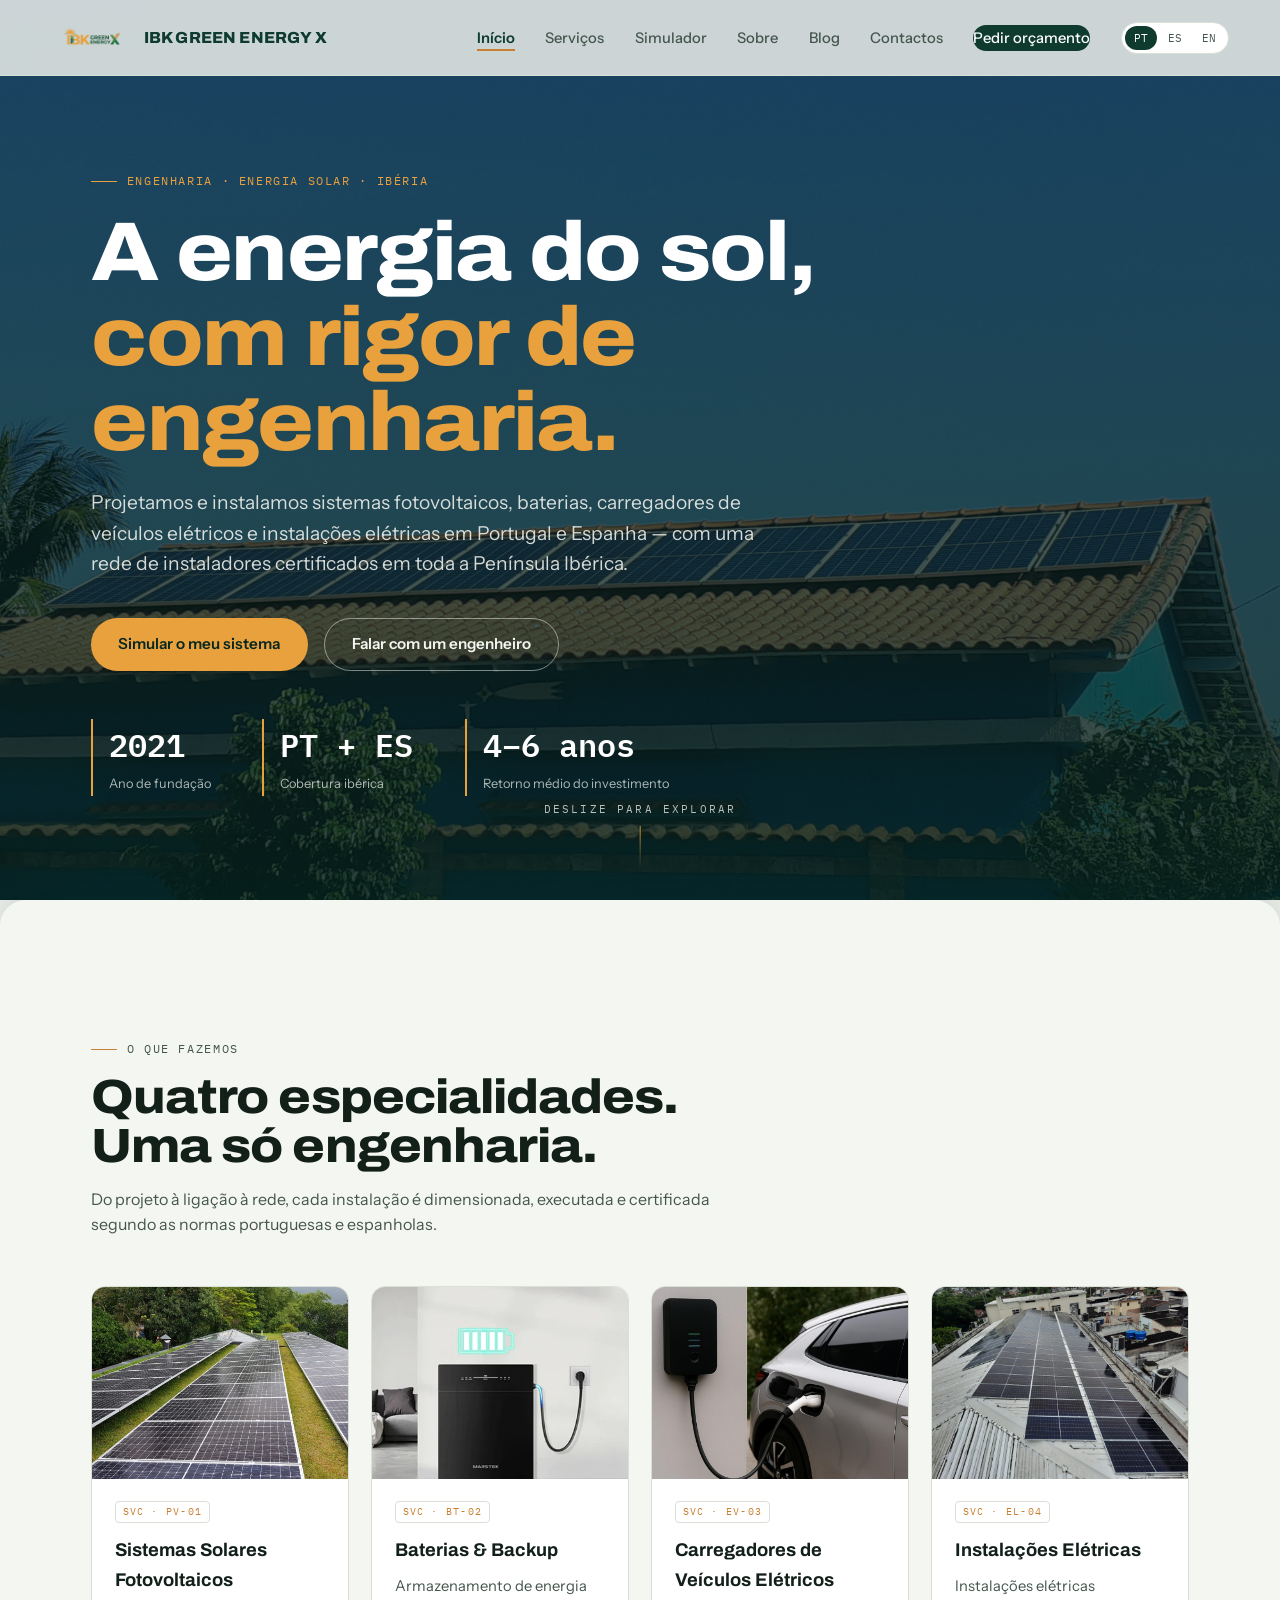
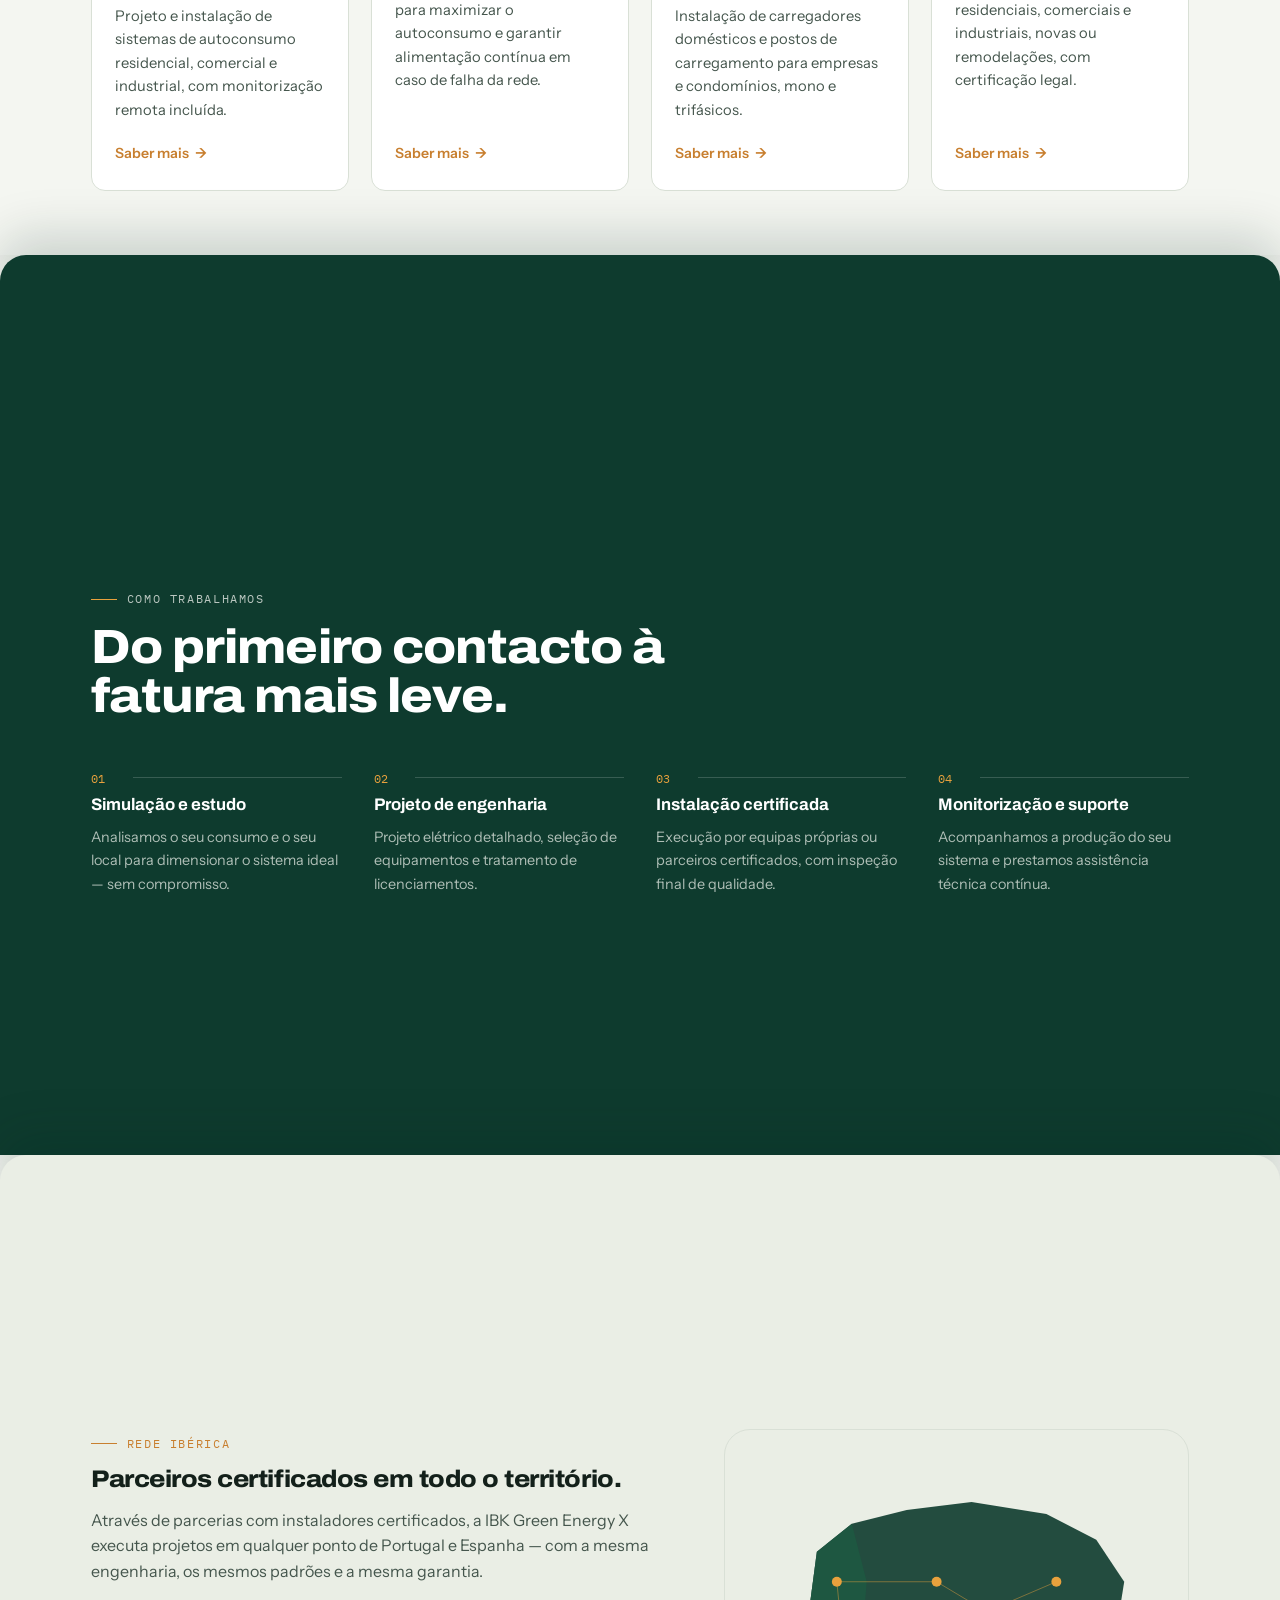
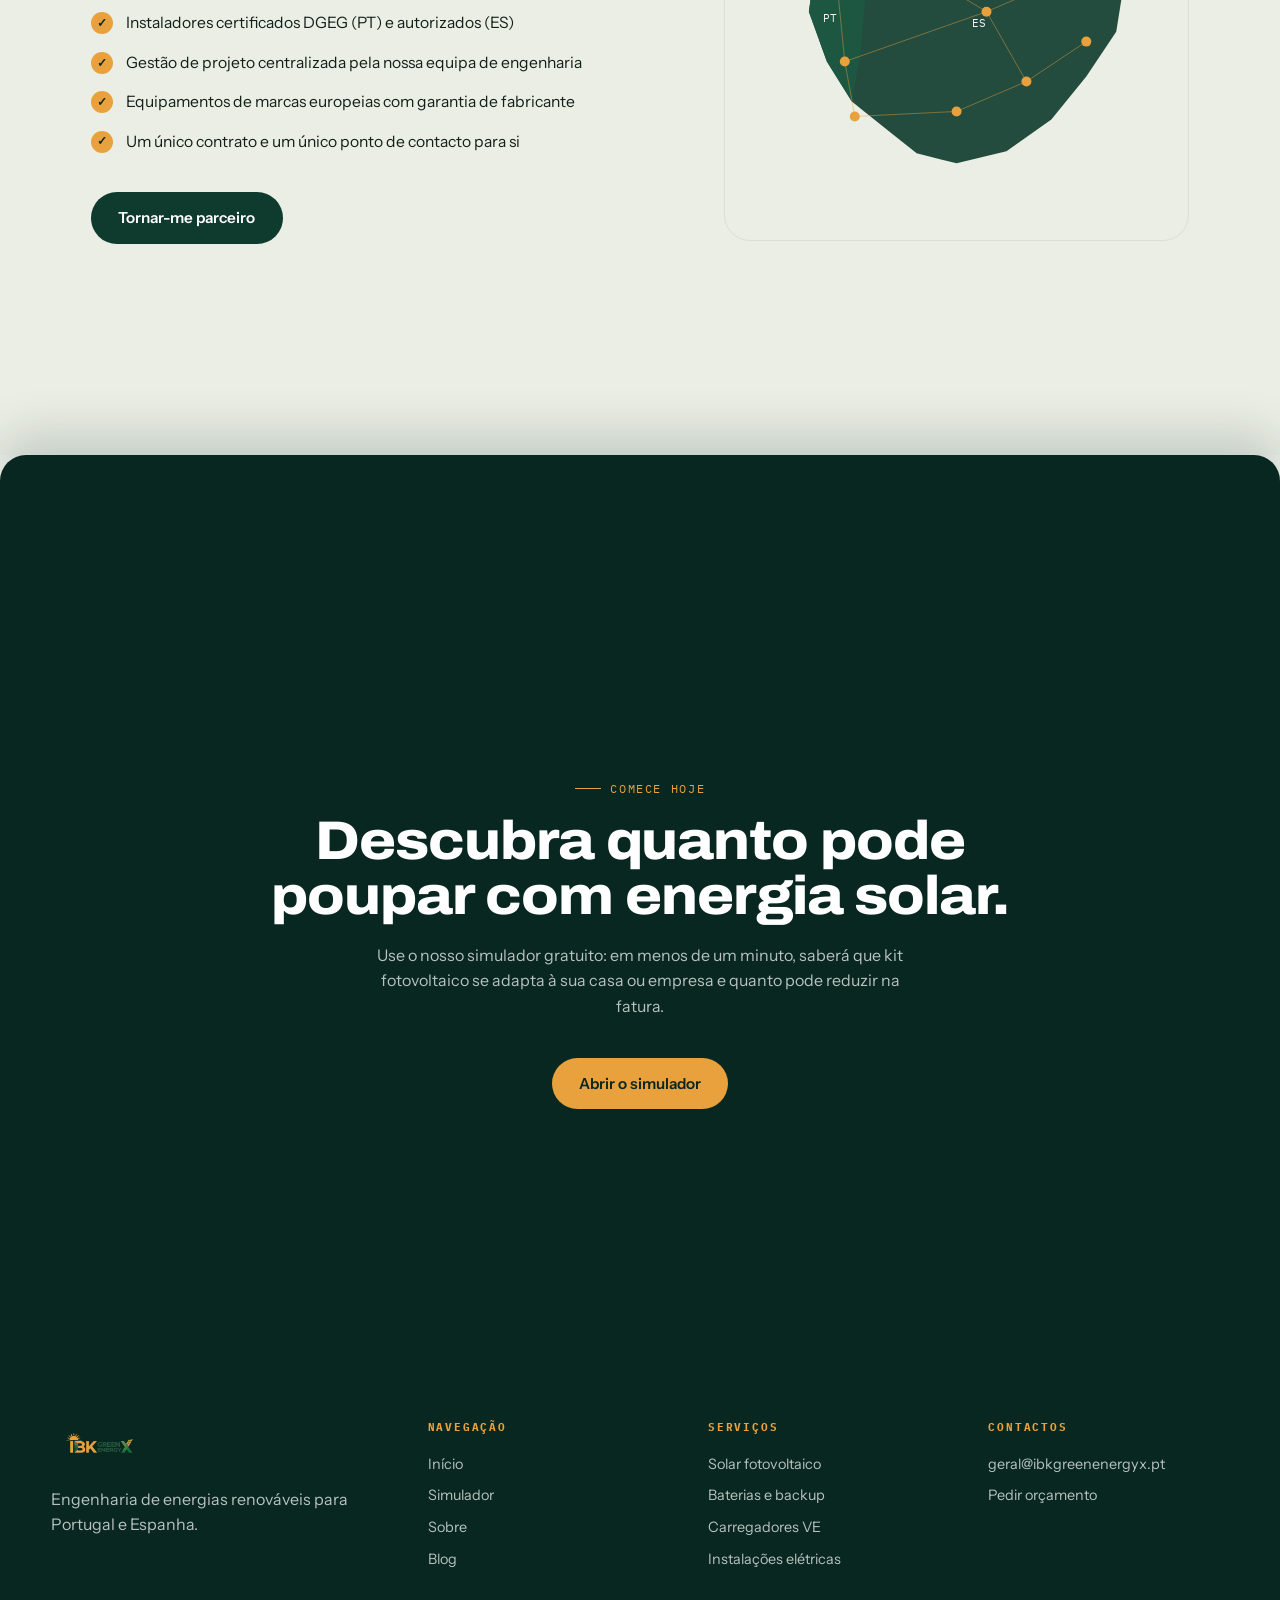
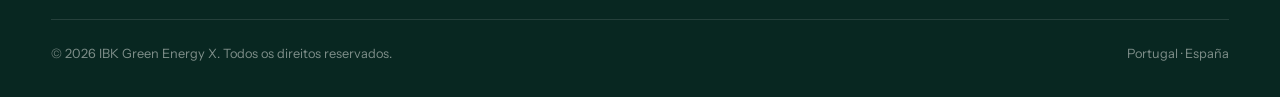
==== commit 7cc3a3c0: "fix: corrigir email para .pt e adicionar selo Zaask" ====
--- a/index.html
+++ b/index.html
@@ -233,7 +233,7 @@
       <div>
         <h5 data-i18n="footer.contact">Contactos</h5>
         <ul>
-          <li><a href="mailto:geral@ibkgreenenergyx.com">geral@ibkgreenenergyx.com</a></li>
+          <li><a href="mailto:geral@ibkgreenenergyx.pt">geral@ibkgreenenergyx.pt</a></li>
           <li><a href="contactos.html" data-i18n="nav.cta">Pedir orçamento</a></li>
         </ul>
       </div>
@@ -242,6 +242,7 @@
       <span>© 2026 IBK Green Energy X. <span data-i18n="footer.rights">Todos os direitos reservados.</span></span>
       <span>Portugal · España</span>
     </div>
+    <a target="_blank" href="https://www.zaask.pt/user/ibkengenhariaeletrica"><img src="https://www.zaask.pt/widget?user=998099&widget=pro-since" alt="" /></a>
   </footer>
 
   <script src="js/i18n.js"></script>
